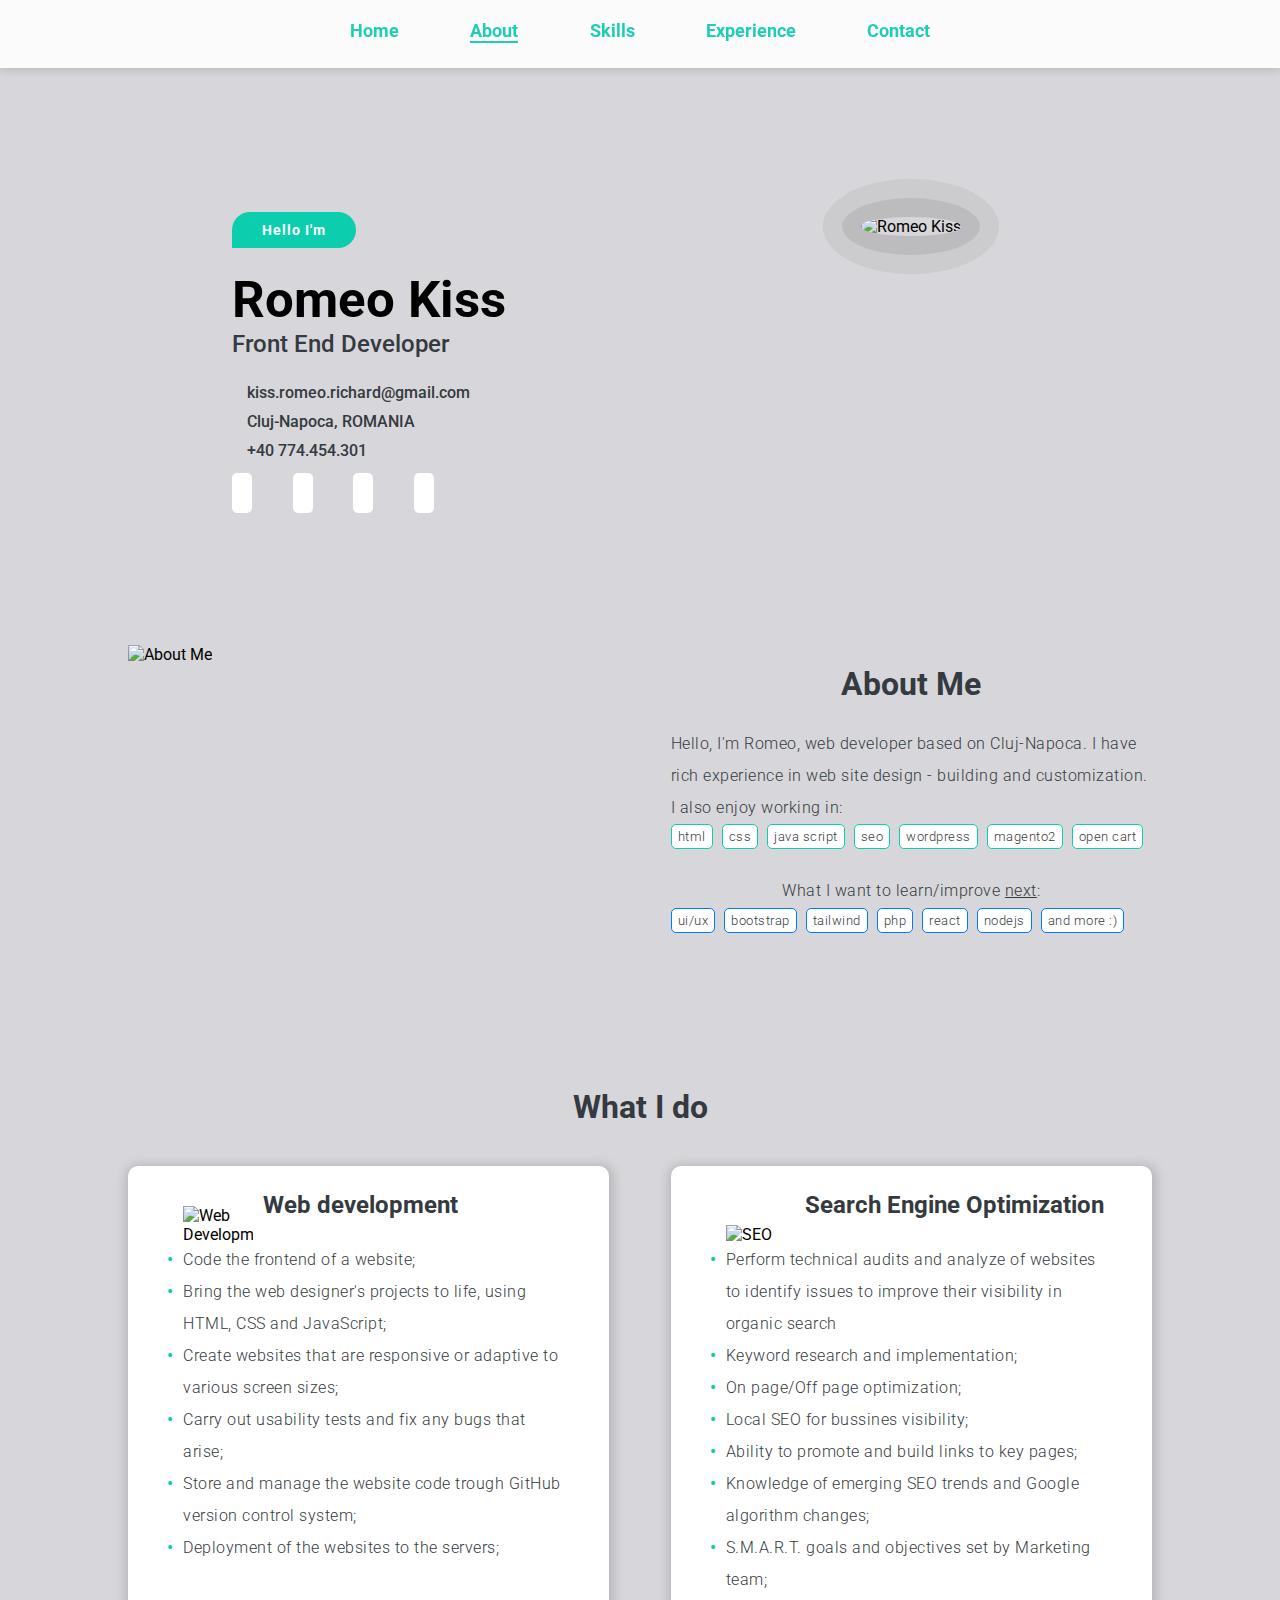
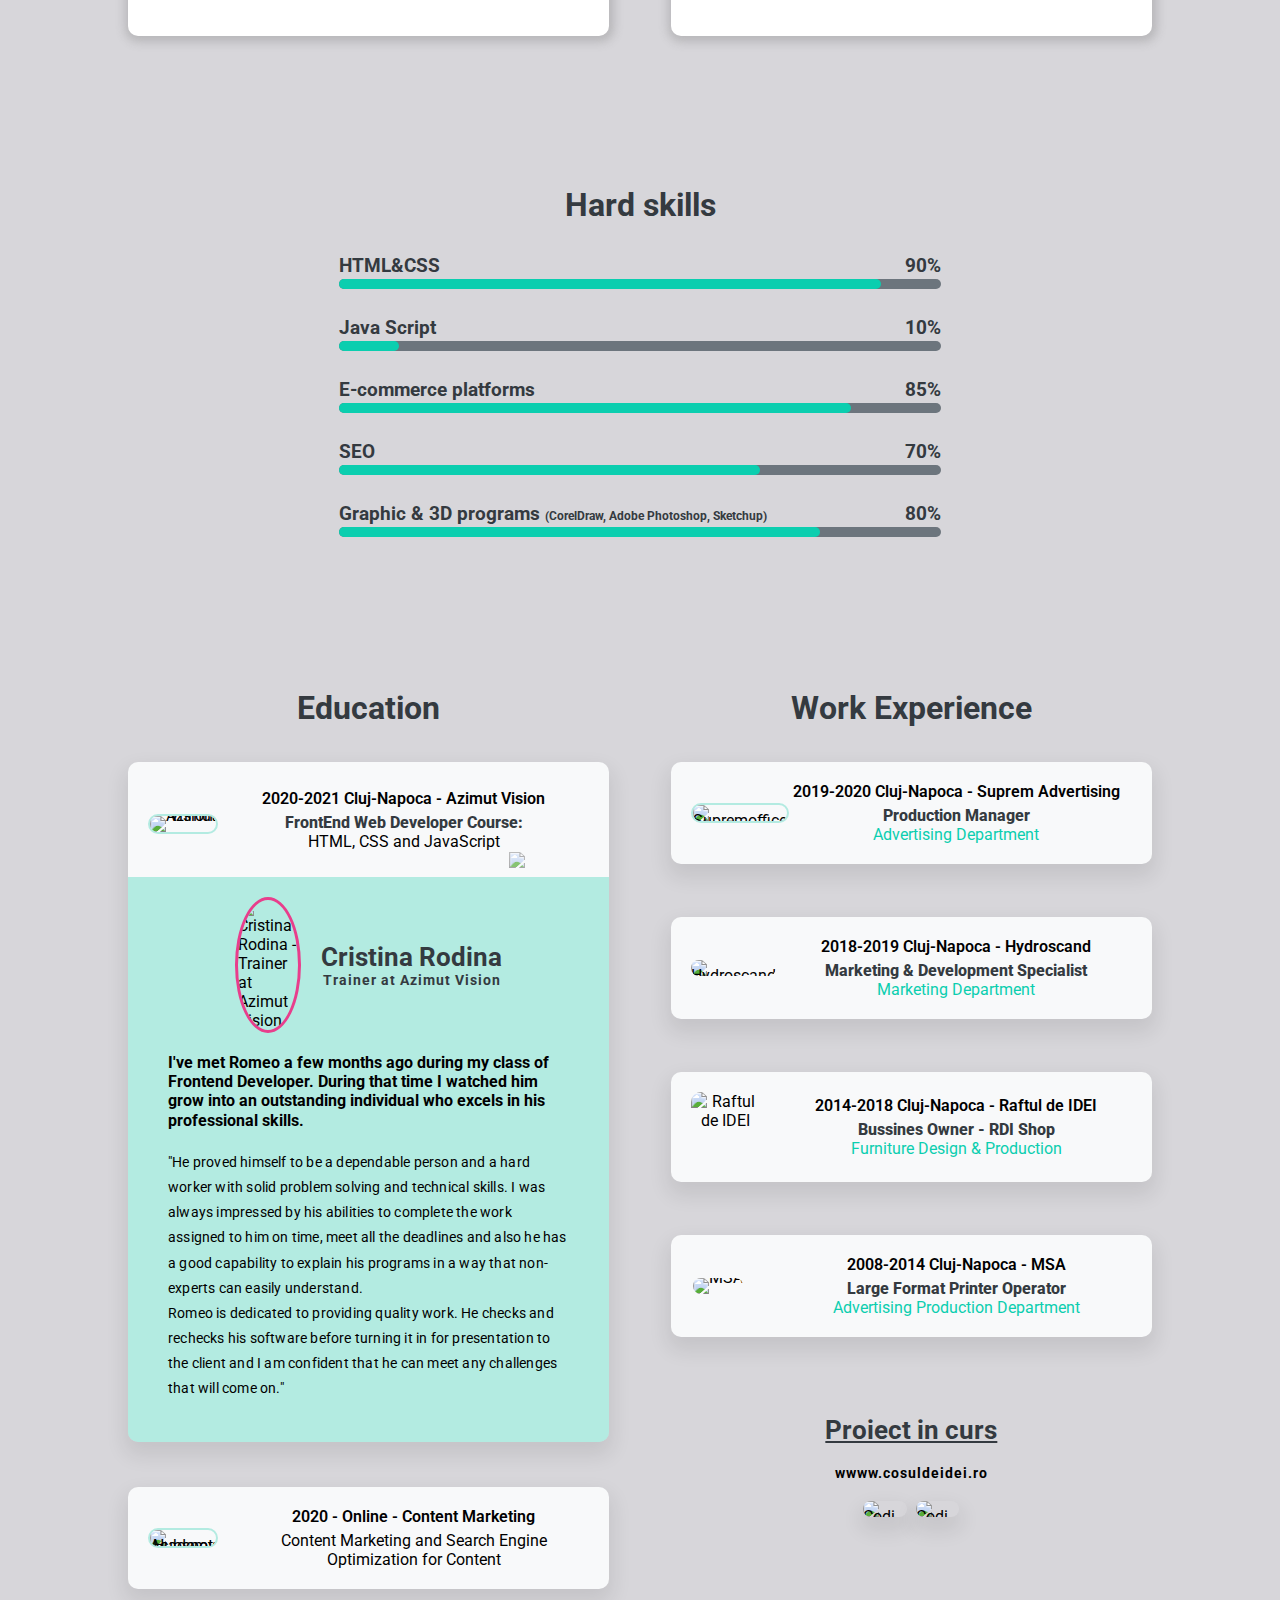
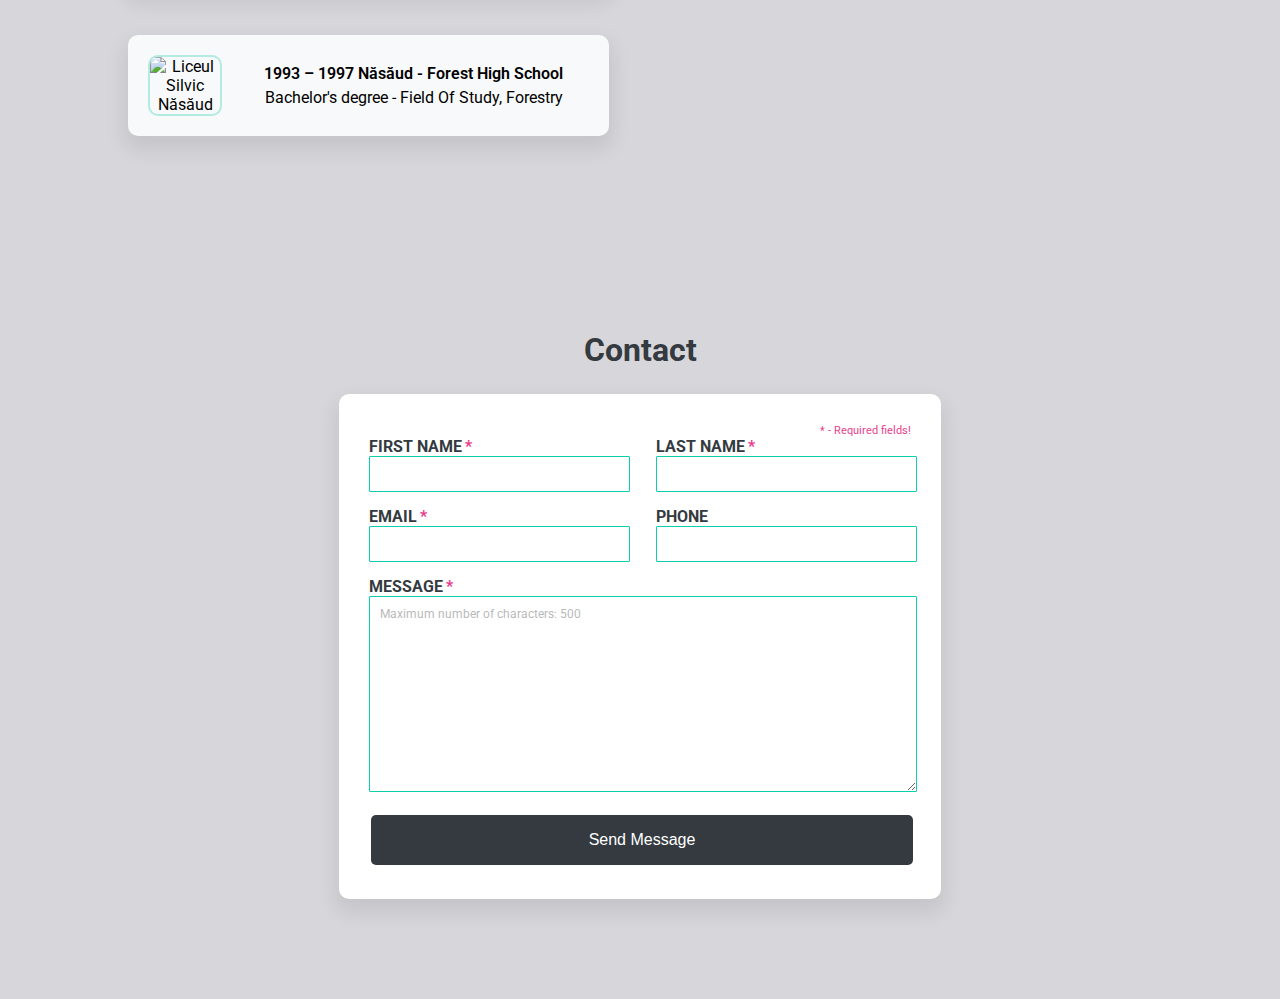
==== back-up/03 - before px to vh/index.html @ 3cfccb75 "Update before px to vh" ====
<!DOCTYPE html>
<html lang="en">
  <head>
    <meta charset="UTF-8">
	<!-- HTML Meta Tags -->
    <title>Resume - Romeo Kiss</title>
    <meta name="description" content="Hello, I'm Romeo, web developer based on Cluj-Napoca.">

    <!-- Facebook Meta Tags -->
    <meta property="og:url" content="https://www.cosuldeidei.ro/resumes/romeo_kiss/">
    <meta property="og:type" content="website">
    <meta property="og:title" content="Resume - Romeo Kiss">
    <meta property="og:description" content="Hello, I'm Romeo, web developer based on Cluj-Napoca.">
    <meta property="og:image" content="https://www.cosuldeidei.ro/resumes/romeo_kiss/images/RomeoK-og.png">

    <!-- Twitter Meta Tags -->
    <meta name="twitter:card" content="summary_large_image">
    <meta property="twitter:domain" content="cosuldeidei.ro">
    <meta property="twitter:url" content="https://www.cosuldeidei.ro/resumes/romeo_kiss/">
    <meta name="twitter:title" content="Resume - Romeo Kiss">
    <meta name="twitter:description" content="Hello, I'm Romeo, web developer based on Cluj-Napoca.">
    <meta name="twitter:image" content="https://www.cosuldeidei.ro/resumes/romeo_kiss/images/Romeo_Kiss-og.png">

    <!-- Meta Tags Generated via https://www.opengraph.xyz -->
    <meta property="fb:app_id" content="2922293591336013" />
    
    

  <link rel="stylesheet" href="style.css" type="text/css">
  <link href="https://fonts.googleapis.com/css2?family=Roboto:ital,wght@0,100;0,300;0,400;0,500;0,700;0,900;1,100;1,300;1,400;1,500;1,700;1,900&display=swap" rel="stylesheet">
  <link rel="icon" href="./images/favicon.png" type="image/png" sizes="16x16">
  <link rel="stylesheet" href="https://use.fontawesome.com/releases/v5.15.1/css/all.css" integrity="sha384-vp86vTRFVJgpjF9jiIGPEEqYqlDwgyBgEF109VFjmqGmIY/Y4HV4d3Gp2irVfcrp" crossorigin="anonymous">
  <script src="script.js" defer></script>
  <meta name="viewport" content="width=device-width, initial-scale=1">
</head>
  <body>
      <header>                              <!-- NAVIGATION MENU-->
          <nav>
            <a href="#home" class="navItem"></a>
            <div>
                <ul class="navMenu">
                    <li class="homeNavItem navItem"><a href="#home">Home</a></li>
                    <li class="aboutNavItem navItem"><a href="#about">About</a></li>
                    <li class="skillsNavItem navItem"><a href="#skills">Skills</a></li>
                    <li class="experienceNavItem navItem"><a href="#experience">Experience</a></li>
                    <li class="contactNavItem navItem"><a href="#contact">Contact</a></li>
                </ul>
            </div>
          </nav>
      </header>
      <main>                              <!-- MAIN CONTENT-->
        <section class="home" id="home">
            <div class="home_space"></div>
            <div class="home-grid">
                <div class="col_left">
                    <div class="who">
                        <div><span class="hello">Hello I'm</span></div>
                        <h1>Romeo Kiss</h1>
                        <h2>Front End Developer</h2>
                        <div class="first_contact">
                            <ul>
                                <li>					
                                    <a href="mailto:kiss.romeo.richard@gmail.com" class="first_email" aria-label="Email"><i class="fas fa-envelope"></i>kiss.romeo.richard@gmail.com</a>
                                </li>                           
                                <li>						
                                    <a href="https://goo.gl/maps/JnR5PC6mcBXF9mMG6"><i class="fas fa-map-marker-alt"></i>Cluj-Napoca, ROMANIA</a>
                                </li>
                                <li>						
                                    <a href="tel:+40-774454301" aria-label="Phone"><i class="fas fa-phone-alt"></i>+40 774.454.301</a>
                                </li>
                            </ul>
                        </div>
                        <div class="first_social">
                            <a href="https://www.linkedin.com/in/romeo-kiss-0446651b/" title="Linkedin" target="_blank" aria-label="Linkedin"><i class="fab fa-linkedin-in"></i></a>
                            <a href="https://www.freecodecamp.org/fcca0f1518b-d534-4741-ac0e-d5bbceb8e472/" title="Freecodecamp" target="_blank" aria-label="Freecodecamp"><i class="fab fa-free-code-camp"></i></a>
                            <a href="https://github.com/RomeoKs" target="_blank" aria-label="GitHub" title="GitHub"><i class="fab fa-github"></i></a>
                            <a href="https://www.frontendmentor.io/profile/RomeoKs" title="FrontEnd Mentor" target="_blank" aria-label="Frontend Mentor"><i class="fas fa-code"></i></a>
                        </div>	
                    </div>
                </div>
                <div class="col_right">
                    <picture class="me">
                        <img src="./images/Romeo_Kiss.png" alt="Romeo Kiss">
                    </picture>
                </div>
            </div>
        </section>
        <div class="about_space" id="about"></div>
        <section class="about">
                <div class="ab_image">
                    <img src="./images/about_me.png" alt="About Me">
                </div>
                <div class="ab_text">
                    <h2>About Me</h2>
                        <p class="know">Hello, I'm Romeo, web developer based on Cluj-Napoca. 
                            I have rich experience in web site design - building and customization. 
                            I also enjoy working in:</p>
                        <ul class="ab_ul1">
                            <li>html</li>
                            <li>css</li>
                            <li>java script</li>
                            <li>seo</li>
                            <li>wordpress</li>
                            <li>magento2</li>
                            <li>open cart</li>
                        </ul>
                    <p class="learn">What I want to learn/improve <span>next</span>:</p>
                    <ul class="ab_ul2">
                        <li>ui/ux</li>
                        <li>bootstrap</li>
                        <li>tailwind</li>
                        <li>php</li>
                        <li>react</li>
                        <li>nodejs</li>                        
                        <li>and more :)</li>
                    </ul>
                </div>
        </section>
        <div class="about_space"></div>
        <section>
            <div class="what">
            <h2>What I do</h2>
			<div class="what_grid">
				<div class="webdev">
                    <div class="webdev_title">
                        <img src="./images/icons/webdev.svg" alt="Web Development">
                        <h3>Web development</h3>
                    </div>
						<ul>
							<li>Code the frontend of a website;</li>
							<li>Bring the web designer's projects to life, using HTML, CSS and JavaScript;</li>
							<li>Create websites that are responsive or adaptive to various screen sizes;</li>
							<li>Carry out usability tests and fix any bugs that arise;</li>
							<li>Store and manage the website code trough GitHub version control system;</li>
							<li>Deployment of the websites to the servers;</li>
						</ul>
				</div>
				<div class="seo">
                    <div class="seo_title">
                        <img src="./images/icons/seo.svg" alt="SEO">
                        <h3>Search Engine Optimization</h3>
                    </div>
                            <ul class="seo_ul">
                                <li>Perform technical audits and analyze of websites to identify issues to improve their visibility in organic search</li>
                                <li>Keyword research and implementation;</li>
                                <li>On page/Off page optimization;</li>
                                <li>Local SEO for bussines visibility;</li>
                                <li>Ability to promote and build links to key pages;</li>
                                <li>Knowledge of emerging SEO trends and Google algorithm changes;</li>
                                <li>S.M.A.R.T. goals and objectives set by Marketing team;</li>
                            </ul>
				</div>
            </div>
        </div>
        </section>
        <div class="skills_space" id="skills"></div>
        <section class="skills">
            <div class="tech">
                <h2>Hard skills</h2>
                    <div class="skills_wrap">
                        <div class="h_skill">
                            <div class="info">
                                <div class="sk_name">HTML&amp;CSS</div>
                                <div class="sk_percent">90%</div>
                            </div>
                            <div class="progress_bar">
                                <div class="percent_bar_html"></div>
                            </div>
                        </div>
                        <div class="h_skill">
                            <div class="info">
                                <div class="sk_name">Java Script</div>
                                <div class="sk_percent">10%</div>
                            </div>
                            <div class="progress_bar">
                                <div class="percent_bar_js"></div>
                            </div>
                        </div>
                        <div class="h_skill">
                            <div class="info">
                                <div class="sk_name">E-commerce platforms</div>
                                <div class="sk_percent">85%</div>
                            </div>
                            <div class="progress_bar">
                                <div class="percent_bar_cms"></div>
                            </div>
                        </div>
                        <div class="h_skill">
                            <div class="info">
                                <div class="sk_name">SEO</div>
                                <div class="sk_percent">70%</div>
                            </div>
                            <div class="progress_bar">
                                <div class="percent_bar_seo"></div>
                            </div>
                        </div>
                        <div class="h_skill">
                            <div class="info">
                                <div class="sk_name">Graphic & 3D programs <span class="graphic_prg">(CorelDraw, Adobe Photoshop, Sketchup)</span></div>
                                <div class="sk_percent">80%</div>
                            </div>
                            <div class="progress_bar">
                                <div class="percent_bar_gr"></div>
                            </div>
                        </div>
                    </div>
                </div>
        </section>
        <div class="exp_space" id=experience></div>
        <section class="experience">
            <div class="education">
                <h2>Education</h2>
                <div class="azimut">
                    
                    <div class="azimut_top">
                        <div class="azimut_header">
                            <a href="https://azimutvision.ro/course/program-pregatire-front-end-developer-cluj-napoca-acreditat/" target="_blank"><img src="./images/logo-azimut.png" alt="Azimut Vision"></a>
                        </div>
                        <div class="azimut_info">
                            <div class="year">2020-2021 Cluj-Napoca - <a href="https://azimutvision.ro/course/program-pregatire-front-end-developer-cluj-napoca-acreditat/" target="_blank">Azimut Vision</a></div>
                            <div class="job">FrontEnd Web Developer Course:</div>
                            <div class="learned">HTML, CSS and JavaScript</div>
                        </div>
                    </div>
                    <div class="testimonial">
                        <img src="./images/quote.png" class="quote">
                        <div class="cristina">
                            <img src="./images/cristina.jpg" alt="Cristina Rodina - Trainer at Azimut Vision">
                            <div class="testimonial_header">
                                <h4>Cristina Rodina</h4>
                                <h5>Trainer at Azimut Vision</h5>
                            </div>
                        </div>
                                  
                        <p class="p1">I've met Romeo a few months ago during my class of Frontend Developer.
                            During that time I watched him grow into an outstanding individual who excels in his professional skills.</p>
                            <p class="p2">"He proved himself to be a dependable person and a hard worker with solid problem solving and technical skills.
                            I was always impressed by his abilities to complete the work assigned to him on time, meet all the deadlines and also he has a good capability to explain his programs in a way that non-experts can easily understand.
                            <br>Romeo is dedicated to providing quality work. He checks and rechecks his software before turning it in for presentation to the client and I am confident that he can meet any challenges that will come on."</p>
                    </div>
                </div>
                <div class="hubspot">
                    <div class="edu_header">
                        <a href="https://academy.hubspot.com/courses/content-marketing?library=true" target="_blank"><img src="./images/HubSpot-logo.jpg" alt="Hubspot Academy"></a>
                        <div class="edu_info">
                            <div class="year">2020 - Online - <a href="https://academy.hubspot.com/courses/content-marketing?library=true" target="_blank">Content Marketing</a></div>
                            <div class="learned">Content Marketing and Search Engine Optimization for Content</div>
                        </div>
                    </div>
                </div>
                <div class="bachelor">
                    <div class="edu_header">
                        <img src="./images/logo-bachelor.jpg" alt="Liceul Silvic Năsăud">
                        <div class="edu_info">
                            <div class="year">1993 – 1997 Năsăud - <a href="https://www.silvic-nasaud.ro/" target="_blank">Forest High School</a></div>
                            <div class="learned">Bachelor's degree - Field Of Study, Forestry</div>
                        </div>
                    </div>
                </div>
            </div>
            <div class="work_exp">
                <h2>Work Experience</h2>
                <div class="work_grid">
                    <div class="suprem">
                        <a href="https://supremoffice.ro/" target="_blank" title="Suprem Advertising"><img src="./images/logo-suprem.jpg" alt="Supremoffice"></a>
                        <div class="company">
                            <div class="year">2019-2020 Cluj-Napoca - <a href="https://supremoffice.ro/" target="_blank" title="Suprem Advertising">Suprem Advertising</a></div>
                            <div class="job">Production Manager</div>
                            <div class="department">Advertising Department</div>
                        </div>
                    </div>
                    <div class="hydroscand">
                        <a href="https://hydroparts.ro/" target="_blank" title="Hydroscand"><img src="./images/logo-hydroscand.png" alt="Hydroscand"></a>
                        <div class="company">
                            <div class="year">2018-2019 Cluj-Napoca - <a href="https://hydroparts.ro/" target="_blank" title="Hydroscand">Hydroscand</a></div>
                            <div class="job">Marketing & Development Specialist</div>
                            <div class="department">Marketing Department</div>
                        </div>
                    </div>
                    <div class="rdi">
                            <img src="./images/logo RDI SHOP.png" alt="Raftul de IDEI" title="Raftul de IDEI">
                        <div class="company">
                            <div class="year">2014-2018 Cluj-Napoca - Raftul de IDEI</div>
                            <div class="job">Bussines Owner - RDI Shop</div>
                            <div class="department">Furniture Design & Production</div>
                        </div>
                    </div>
                    <div class="msa">
                        <a href="https://signage.msa.ro/" target="_blank" title="MSA"><img src="./images/logo-msa.png" alt="MSA"></a>
                        <div class="company">
                            <div class="year">2008-2014 Cluj-Napoca - <a href="https://signage.msa.ro/" target="_blank" title="MSA">MSA</a></div>
                            <div class="job">Large Format Printer Operator</div>
                            <div class="department">Advertising Production Department</div>
                        </div>
                    </div>
                    <div class="codi">
                        <h4>Proiect in curs</h4>
                        <h5><a href="https://cosuldeidei.ro/" target="_blank" title="Cosuldeidei.ro">wwww.cosuldeidei.ro</a></h5>
                        <div class="codi_grid">
                            <a href="https://cosuldeidei.ro/" target="_blank" title="Cosuldeidei.ro"><img src="./images/logo-Codi.png" alt="Codi"></a>
                            <a href="https://cosuldeidei.ro/" target="_blank" title="Cosuldeidei.ro"><img src="./images/Codi.png" alt="Codi"></a>
                        </div>
                    </div>
                </div>
            </div>
        </section>
        <div class="contact_space" id="contact"></div>
        <section class="contact" id="contact">
            <h2>Contact</h2>
            <div class="contact_grid">
                <div class="contact_form">
                    <div class="required">* - Required fields!</div>
                    <form action="mail.php" method="POST">
                        
                            <div class="fname_contact">
                                <label for="fname">First name<span class="req">*</span></label>
                                <input type="text" id="fname"  title="Type your first name"required name="firstName">
                            </div>
                            <div class="lname_contact">
                                <label for="lname">Last name<span class="req">*</span></label>
                                <input type="text" id="lname" title="Type your last name" required name="lastName">
                            </div>


                            <div class="email_contact">
                                <label for="email">Email<span class="req">*</span></label>
                                <input type="email" id="email"  required name="email">
                            </div>
                            <div class="phone_contact">
                                <label for="phone">Phone</label>
                                <input type="phone" id="phone" title="Phone number not required" name="phone">
                            </div>

                        <div class="message_contact">
                            <label for="message">Message<span class="req">*</span></label><br>
                            <textarea maxlength="500" name="message" id="message" cols="30" rows="10" required placeholder="Maximum number of characters: 500"></textarea><br>
                        </div>
                        <div class="submit_message">    
                            <input type="submit" name="submit" value="Send Message">
                        </div>
                    </form>
                </div>
            </div>
        </section>
      </main>
      <footer>
      </footer>
  </body>
  </html>
---- back-up/03 - before px to vh/style.css ----
:root {
    --blue: #007bff;
    --indigo: #6610f2;
    --purple: #6f42c1;
    --light-purple: #d7caf0;
    --pink: #e83e8c;
    --red: #dc3545;
    --opaque-green: rgba(19, 201, 170, 0.3);
    --orange: #fd7e14;
    --yellow: #ffc107;
    --green: #0bceaf;
    --teal: #20c997;
    --cyan: #17a2b8;
    --white: #fff;
    --gray-light: #d7d6da;
    --gray-medium: #a4a4a7;
    --gray-dark: #343a40;
    --primary: #007bff;
    --secondary: #6c757d;
    --success: #28a745;
    --info: #17a2b8;
    --warning: #ffc107;
    --danger: #dc3545;
    --light: #f8f9fa;
}
/* || CSS reset */

html, body, div, span, applet, object, iframe,
h1, h2, h3, h4, h5, h6, p, blockquote, pre,
a, abbr, acronym, address, big, cite, code,
del, dfn, em, img, ins, kbd, q, s, samp,
small, strike, strong, sub, sup, tt, var,
b, u, i, center,
dl, dt, dd, ol, ul, li,
fieldset, form, label, legend,
table, caption, tbody, tfoot, thead, tr, th, td,
article, aside, canvas, details, embed, 
figure, figcaption, footer, header, hgroup, 
menu, nav, output, ruby, section, summary,
time, mark, audio, video {
	margin: 0;
	padding: 0;
	border: 0;
	font-size: 100%;
	font: inherit;
	vertical-align: baseline;
}
a {
    text-decoration: none;
    color: black;
    line-height: 0;
}
/* || General styles*/

body {
    font-family: 'Roboto', sans-serif;
    background-color: var(--gray-light);
    font-size: 16px;
}

li {
	list-style-type: none;
}
ul {
	padding-left: 0px;
}
html {
	box-sizing: border-box;
	text-rendering: optimizeLegibility;
	-webkit-font-smoothing: antialiased;
	scroll-behavior: smooth;
}
html:focus-within {
    scroll-behavior: smooth;
}
h2, h3, h4, h5, h6 {
    margin-bottom: 25px;
    color: var(--gray-dark);
    font-weight: 700;
    text-align: center;
}
h1 {
    font-size: 3.2rem;
    font-weight: 700;
    margin-top: 27px;
}
h2 {
    font-size: 2rem;
}
h3 {
	text-align: center;
    font-size: 1.5rem;
}
h4 {
	font-size: 1.2rem;
	text-align: center;
}
h5 {
    font-size: 1.1rem;
    letter-spacing: 1px;
}


/* 		===================
			  NAV MENU
        ===================
*/
.navMenu li {
	padding: 5px 30px 5px 30px; 
	display: inline-block;
	margin-top: 2.4%;
	font-family: 'Roboto', sans-serif;
	font-weight: 700;
    font-size: 18px;
    border-radius: 5px;
    
}
.navMenu {
	margin: 0px auto;
	width: 50%;
	padding: 0px;
	text-align: center;
    display: flex;
    align-items: center;
    justify-content: space-between;
}
.navMenu a {
	text-decoration: none;
	color: var(--green);
}
.navMenu li:hover {
	background-color: var(--gray-dark);
	transition: 0.2s;
}
.active a{
	border-bottom: 2px solid var(--green);
}
header {
	height: 68px;
    background-color: var(--white);
    opacity: 0.9;
	border: none;
	position: sticky;
	-webkit-position: sticky;
	width: 100%;
    top: 0;
    z-index: 2;
    /*webkit-box-shadow: 0px 1px 10px 0px rgba(0,0,0,0.2);*/
	-moz-box-shadow: 0px 1px 10px 0px rgba(0,0,0,0.2);
	box-shadow: 0px 1px 10px 0px rgba(0,0,0,0.2);
}



/* 		===================
			  WHO
        ===================
*/
.home_space {
    width: 100%;
    height: 150px;
    background-color: transparent;
}
.about_space {
    width: 100%;
    height: 150px;
    background-color: transparent;
}
.skills_space {
    width: 100%;
    height: 150px;
    background-color: transparent;
}
.exp_space {
    width: 100%;
    height: 200px;
    background-color: transparent;
}
.contact_space {
    width: 100%;
    height: 150px;
    background-color: transparent;
}
.home-grid {
    width: 80%;
    display: grid;
    grid-template-columns: 47% 47%;
    margin: 0px auto 0px auto;
    column-gap: 6%;
    justify-items: center;
}
.who {
    align-items: center;
    display: grid;
    grid-template-rows: auto 5fr;
}
.who h2 {
    font-size: 1.5rem;
    font-weight: 500;
    text-align: left;
}
.me img {
    transform: translateY(-20px);
	width: 310px;
	border-radius: 50%;
	border: 1.2rem solid rgba(0, 0, 0, 0.12);
	-webkit-box-shadow: 0px 0px 0px 1.2rem rgba(0, 0, 0, 0.05);
	-moz-box-shadow: 0px 0px 0px 1.2rem rgba(0, 0, 0, 0.05);
    box-shadow: 0px 0px 0px 1.2rem rgba(0, 0, 0, 0.05);
}

.hello {
	background-color: var(--green);
    font-size: 14px;
    line-height: 24px;
    letter-spacing: 1px;
    font-weight: bold;
    padding: 10px 30px;
    border-top-left-radius: 20px;
    border-top-right-radius: 20px;
    border-bottom-right-radius: 20px;
    border-bottom-left-radius: 0px;
	font-family: 'Roboto', sans-serif;
	color: white;
}

.fas fa-envelope::before {
  content: "\f0e0";
  display: inline-block;
}
.col_left ul li .fas {
    margin-right: 15px;
    display: inline-block;
	margin-left: -10px;
}
.first_contact a:hover {
	color: var(--green);
}
.fa-linkedin-in,
.fa-free-code-camp,
.fa-github,
.fa-code {
	font-size: 20px;
	padding: 8px 10px;
	border-radius: 5px;
}
.fa-linkedin-in,
.fa-free-code-camp,
.fa-github,
.fa-code {
	background-color: white;
    border: none;
    color: var(--green)
}
.fa-linkedin-in:hover {
	background-color: var(--gray-dark);
	color: var(--green);
	transition: 0.5s;

}
.fa-free-code-camp:hover {
	background-color: var(--gray-dark);
	color: var(--green);
	transition: 0.5s;
}
.fa-github:hover {
	background-color: var(--gray-dark);
	color: var(--green);
	transition: 0.5s;
}
.fa-code:hover {
	background-color: var(--gray-dark);
	color: var(--green);
	transition: 0.5s;
}
.first_social {
    display: flex;
    justify-content: space-between;
    margin-top: 10px;
    width: 74%;
}
.first_social a{
	color: var(--gray-dark);
}
.first_contact ul{
    display: grid;
    grid-template-rows: auto 3fr;
    row-gap: 10px;
    padding-left: 10px;
    margin-bottom: 23px;

}

.first_contact a{
	text-decoration: none;
	font-size: 16px;
	font-family: 'Roboto', sans-serif;
	color: var(--gray-dark);
    font-weight: 500;
    margin-bottom: 20px;
}

/* 		===================
			ABOUT ME
        ===================
*/
.about {
    width: 80%;
    display: grid;
    grid-template-columns: repeat(2, 1fr);
    column-gap: 6%;
    margin: auto;
}
.ab_image img{
	width: 100%;
}
.ab_text {
    margin-top: 20px;
}

.about a {
	text-decoration: none;
	color: white;
}
.know {
	font-size: 16px;
	font-weight: 300;
	letter-spacing: 0.5px;
    color: var(--gray-dark);
    line-height: 2;
}
.ab_ul1 li {
	font-size: 13px;
	font-weight: 300;
	letter-spacing: 0.5px;
	color: var(--gray-dark);
	display: inline-block;
	padding: 4px 6px;
	border: 1px solid var(--green);
	border-radius: 5px;
	margin-right: 5px;
    background-color: var(--white);
    margin-bottom: 5px;
}
.learn {
    text-align: center;
    font-size: 1rem;
	font-weight: 300;
	letter-spacing: 0.5px;
    color: var(--gray-dark);
    line-height: 1.5;
    margin-bottom: 5px;
    margin-top: 25px;
}
.learn span {
    text-decoration: underline;
}
.ab_ul2 li{
    text-align: justify;
    font-size: 13px;
	font-weight: 300;
	letter-spacing: 0.5px;
	color: var(--gray-dark);
	display: inline-block;
	padding: 4px 6px;
	border-radius: 5px;
	margin-right: 5px;
    background-color: var(--white);
    border: 1px solid var(--blue);
    margin-bottom: 5px;
}



/* 		===================
			 WHAT I DO
        ===================
*/
.what {
	width: 80%;
	margin: auto;
}
.what_grid {
	display: grid;
	grid-template-columns: 47% 47%;
    grid-column-gap: 6%;
}
.what h2 {
    margin-bottom: 40px;
}
.webdev, .seo {
    padding: 25px 40px 40px 55px;
    border-radius: 10px;
    background-color: white;
	-webkit-box-shadow: 1px 2px 10px 4px rgba(112,112,112,1);
	-moz-box-shadow: 1px 2px 10px 4px rgba(112,112,112,1);
	box-shadow: 1px 2px 10px 4px rgba(112,112,112,0.3);
}
.webdev_title, .seo_title {
    display: flex;
    justify-content: start;
    align-items: flex-end;
}
.webdev img, .seo img {
    width: 18%;
    margin-right: 10px;
}

.what li {
	font-size: 1rem;
	font-weight: 300;
	letter-spacing: 0.5px;
	color: var(--gray-dark);
	line-height: 2;
	text-align: left;
	list-style-type: none;
}
.what li:before {
    content: "\2022";
    font-size: 1rem;
    color: var(--green);
    font-weight: 900;
    display: inline-block;
    width: 1em;
    margin-left: -1em;
}



/* 		===================
			 SKILLS
        ===================
*/
.skills {
	width: 47%;
    margin:auto;
}

.skills h2 {
    margin-bottom: 30px;
}

/* START of progressbar  */

.info {
    margin-bottom: 2px;
    font-size: 1.2rem;
    font-weight: 700;
    color: var(--gray-dark)
}
.h_skill {
	position: relative;
}
.skills_wrap {
    display: grid;
    grid-template-rows: 20% 20% 20% 20% 20%;
    row-gap: 15px;
}
.progress_bar {
	width: 100%;
	height: 10px;
	border-radius: 5px;
	background-color: var(--secondary);
}
.sk_percent {
	position: absolute;
	right: 0;
	top: 0;
}
.percent_bar_html {
	width: 90%;
	height: 10px;
	border-radius: 5px;
	background-color: var(--green);
}
.percent_bar_js {
	width: 10%;
	height: 10px;
	border-radius: 5px;
	background-color: var(--green);
}
.percent_bar_cms {
	width: 85%;
	height: 10px;
	border-radius: 5px;
	background-color: var(--green);
}
.percent_bar_seo {
	width: 70%;
	height: 10px;
	border-radius: 5px;
	background-color: var(--green);
}
.percent_bar_gr {
	width: 80%;
	height: 10px;
	border-radius: 5px;
	background-color: var(--green);
}
.graphic_prg {
	font-size: 12px;
}
/* END of progressbar  */

/* 		===================
			 Experience
        ===================
*/
/*#experience {
    width: 100%;
    height: 50%;
    transform: translateY(-100px);
}*/
.experience {
    width: 80%;
    margin: auto;
    display: grid;
    grid-template-columns: 47% 47%;;
    gap: 6%;
}
.experience a:hover {
    color: var(--green);
}
.experience h2 {
    margin-bottom: 35px;
}
.education {
    width: 100%;
}
.azimut_header img, .hubspot img, .bachelor img  {
    border-radius: 10px;
    border: 2px solid var(--opaque-green);
    width: 70px;
}
.azimut {
    background-color: var(--light);
    border-radius:10px;
    padding-top: 20px;
	-moz-box-shadow: 0px 1px 10px 0px rgba(0,0,0,0.2);
    box-shadow: 0px 10px 20px 4px #00000015;
    margin-bottom: 45.5px;
}
.edu_header {
    background-color: var(--light);
    border-radius:10px;
    padding: 20px;
	-moz-box-shadow: 0px 1px 10px 0px rgba(0,0,0,0.2);
    box-shadow: 0px 10px 20px 4px #00000015;
    display: grid;
    grid-template-columns: 70px 2fr;
    gap: 20px;
    align-items: center;
    text-align: center;
    margin-bottom: 45.5px;
}
.azimut_top {
    display: grid;
    grid-template-columns: 70px 2fr;
    align-items: center;
    text-align: center;
    height: 75px;
    padding-left: 20px;
    padding-right: 20px;
}
.cristina img {
    width: 60px;
    border: 3.5px solid var(--pink);
    border-radius: 50%;
}
.testimonial {
    margin: auto;
    position: relative;
    background-color: var(--opaque-green);
    border-radius: 0px 0px 10px 10px;
    margin-top: 20px;
    padding: 20px 40px 40px 40px;
    z-index: 1;
}
.p1 {
    font-weight: bold;
    line-height: 1.2;
}
.p2 {
    font-size: 14px;
    padding-top: 20px;
    letter-spacing: 0.2px;
    line-height: 1.8;
}
.cristina {
    display: flex;
    align-items: center;
    justify-content: center;
    margin-bottom: 20px;
}
.cristina h4 {
    margin-bottom: 0px;
    font-size: 26px;
}
.cristina h5 {
    margin-bottom: 0px;
    font-size: 14px;
    font-weight: 0;
}
.testimonial_header {
    margin-left: 20px;
}
.quote {
    width: 90px;
    position: absolute;
    z-index: -1;
    top: -25px;
    right: 10px;
    opacity: 0.7;
}
/*.quote2 {
    position: absolute;
    z-index: 1;
    left: 50px;
    bottom: 120px;
    
}*/
.suprem img, .hydroscand img, .rdi img, .msa img {
    width: 70px;
    height: 70px;
    border-radius:10px;
    margin-right: 22%;
}
.work_exp {
    width: 100%;
}
.work_grid {
    display: grid;
    grid-template-rows: auto;
    row-gap: 53px;
}

.suprem img {
    border: 2px solid var(--opaque-green)
}
.suprem, .hydroscand, .rdi, .msa {

    background-color: var(--light);
    border-radius:10px;
    padding: 20px;
	-moz-box-shadow: 0px 1px 10px 0px rgba(0,0,0,0.2);
    box-shadow: 0px 10px 20px 4px #00000015;
    display: grid;
    grid-template-columns: 70px 2fr;
    align-items: center;
    text-align: center;
    gap: 20px;

}

.company {
    width: 100%;
    display: flex;
    flex-direction: column;
    align-items: center;
    justify-content: center;
}
.year {
    font-weight: 600;
    margin-bottom: 5px;
}
.job {
    font-weight: 800;
    color: var(--gray-dark);
}
.department {
    color: var(--green);
}
.codi img {
    width: 100%;
    border-radius: 10px;
    box-shadow: 0px 10px 20px 4px #00000015;
}
.codi img:hover {
    transform: scale(1.1);
}
.codi {
    width: 100%;
    display: flex;
    align-items: center;
    justify-content: space-between;
    flex-direction: column;
    margin-top: 25px;
}
.codi h4 {
    margin-bottom: 20px;
    font-size: 26px;
    text-decoration: underline;
}
.codi h5 {
    margin-bottom: 20px;
    font-size: 14px;
    font-weight: 0;
}
.codi_grid {
    display: grid;
    grid-template-columns: 45% 45%;
    gap:10%;
}
/*.experience h3 {
    margin-bottom: 10%;
}*/
/* 		===================
			  Contact
        ===================
*/
.contact {
    width: 47%;
    margin: auto;
    font-family: 'Roboto', sans-serif;
    box-sizing: border-box;
    background-color: var(--gray-light);
}

.contact_form {
    width: 100%;
    margin: auto;
    background-color: var(--white);
    padding: 5%;
    border-radius: 10px;
    -moz-box-shadow: 0px 1px 10px 0px rgba(0,0,0,0.2);
    box-shadow: 0px 10px 20px 4px #00000015;
    box-sizing: border-box;
}


input[type=text], input[type=email], 
input[type=phone], textarea {
    font-family: 'Roboto', sans-serif;
    font-size: 1rem;
    background-color: var(--white);
    width: 100%;
    border-radius: 1px;
    border: 1px solid var(--green);
}
textarea::placeholder {
    font-size: 0.75rem;
    padding: 0.5rem;
    opacity: 0.5;
}
input[type=text], input[type=email], 
input[type=phone] {
    height: 2rem;
}
label {
    text-transform: uppercase;
    font-size: 1rem;
    color: var(--gray-dark);
    font-weight: 700;
}
input[type=text]:focus, input[type=email]:focus, 
input[type=phone]:focus, textarea:focus {
    background-color: var(--gray-light);
}

input[type=submit] {
    width: 100%;
    background-color: var(--gray-dark);
    border: none;
    color: white;
    padding: 16px 32px;
    text-decoration: none;
    margin: 4px 2px;
    cursor: pointer;
    border-radius: 5px;
    font-size: 1rem;
}
input[type=submit]:hover {
    background-color: var(--green);
}
form {
    margin: auto;
    display: grid;
    grid-template-rows: auto;
    grid-template-columns: 47% 47%;
    column-gap: 6%;
    row-gap: 15px;
    grid-template-areas: 
    "fl1 fr1"
    "fl2 fr2"
    "m m"
    "m m"
    "s s";
}
.fname_contact {
    grid-area: fl1;
}
.lname_contact {
    grid-area: fr1;
}
.email_contact {
    grid-area: fl2;
}
.phone_contact {
    grid-area: fr2;
}
.message_contact {
    grid-area: m;
    width: 100%;
}
.submit_message {
    grid-area: s;
    width: 100%;
}
.required {
    color: var(--pink);
    font-size: 0.7rem;
    text-align: right;
}
.req {
    color: var(--pink);
    margin-left: 3px;
}
footer {
    width: 100%;
    height: 100px;
    background-color: transparent;
}

/* 		===================
			  DESKTOP2 1440px
        ===================
*/

@media (min-width:1423px) {


}
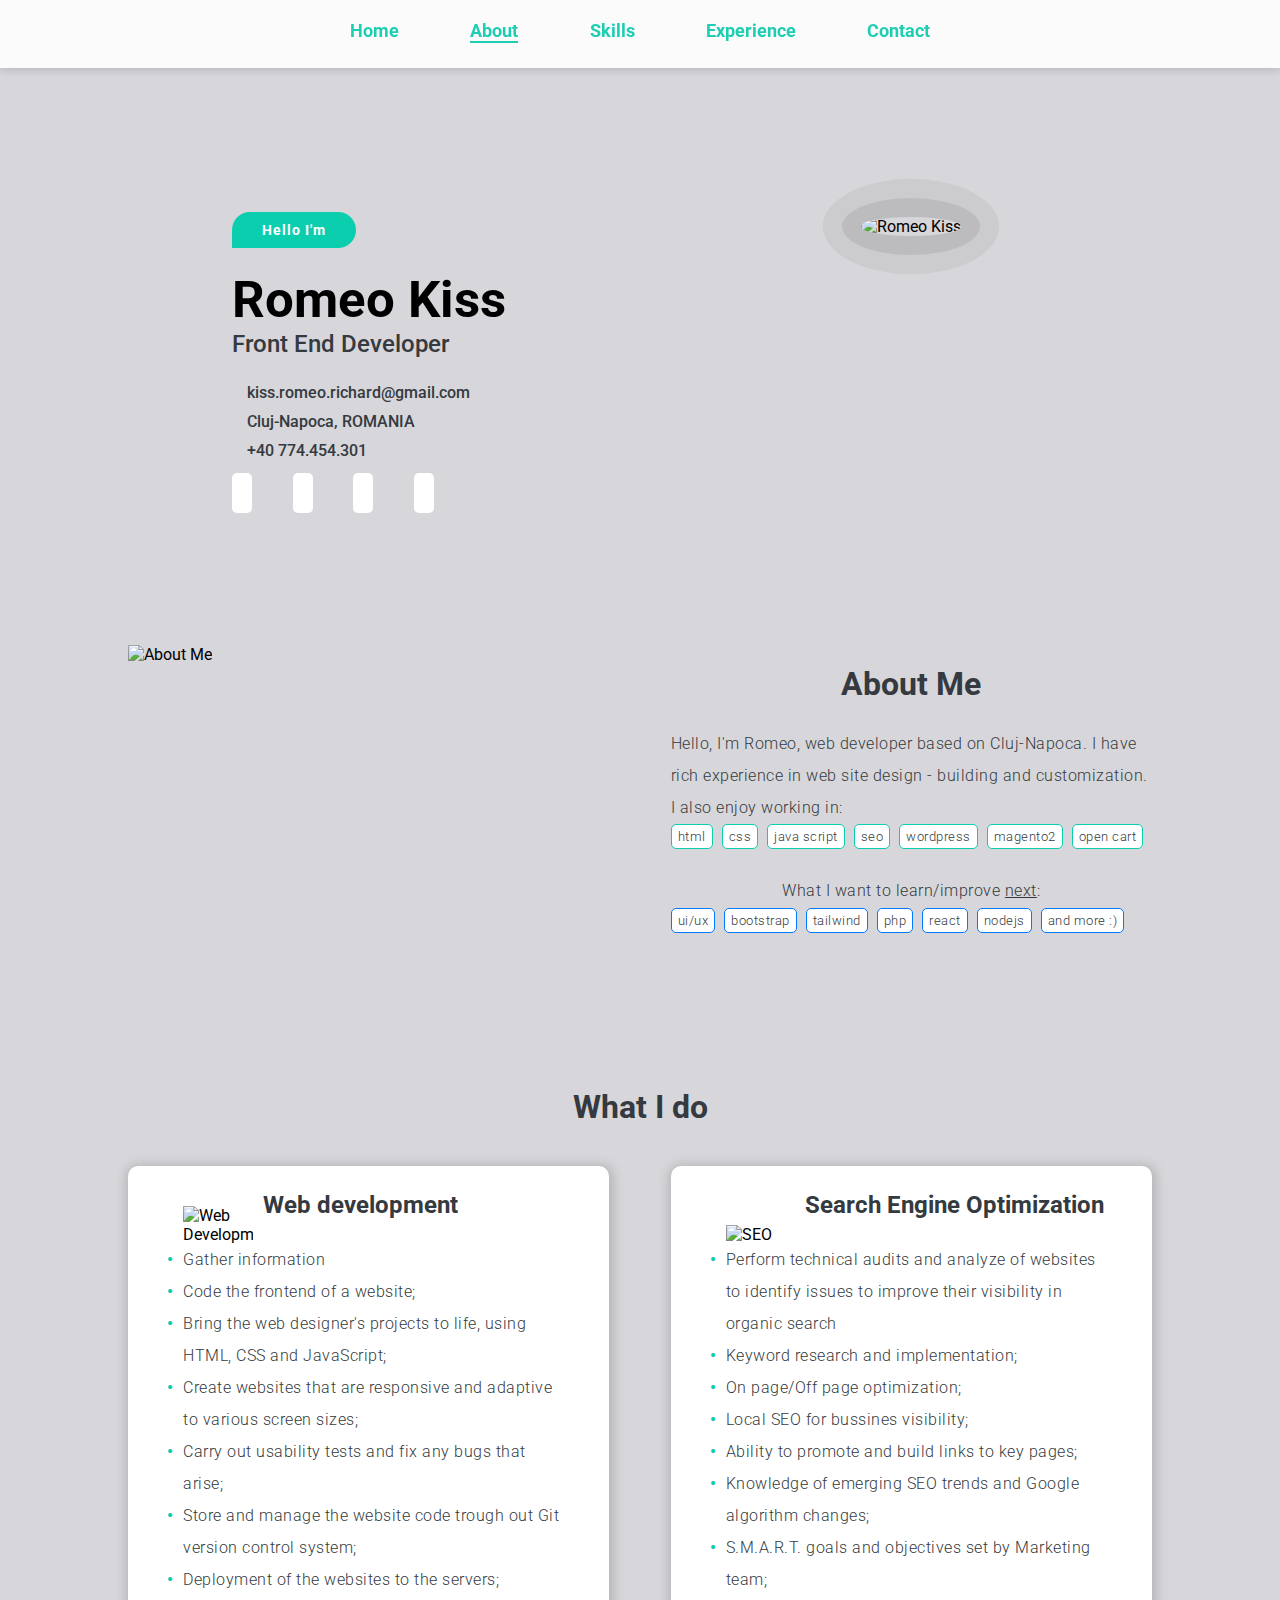
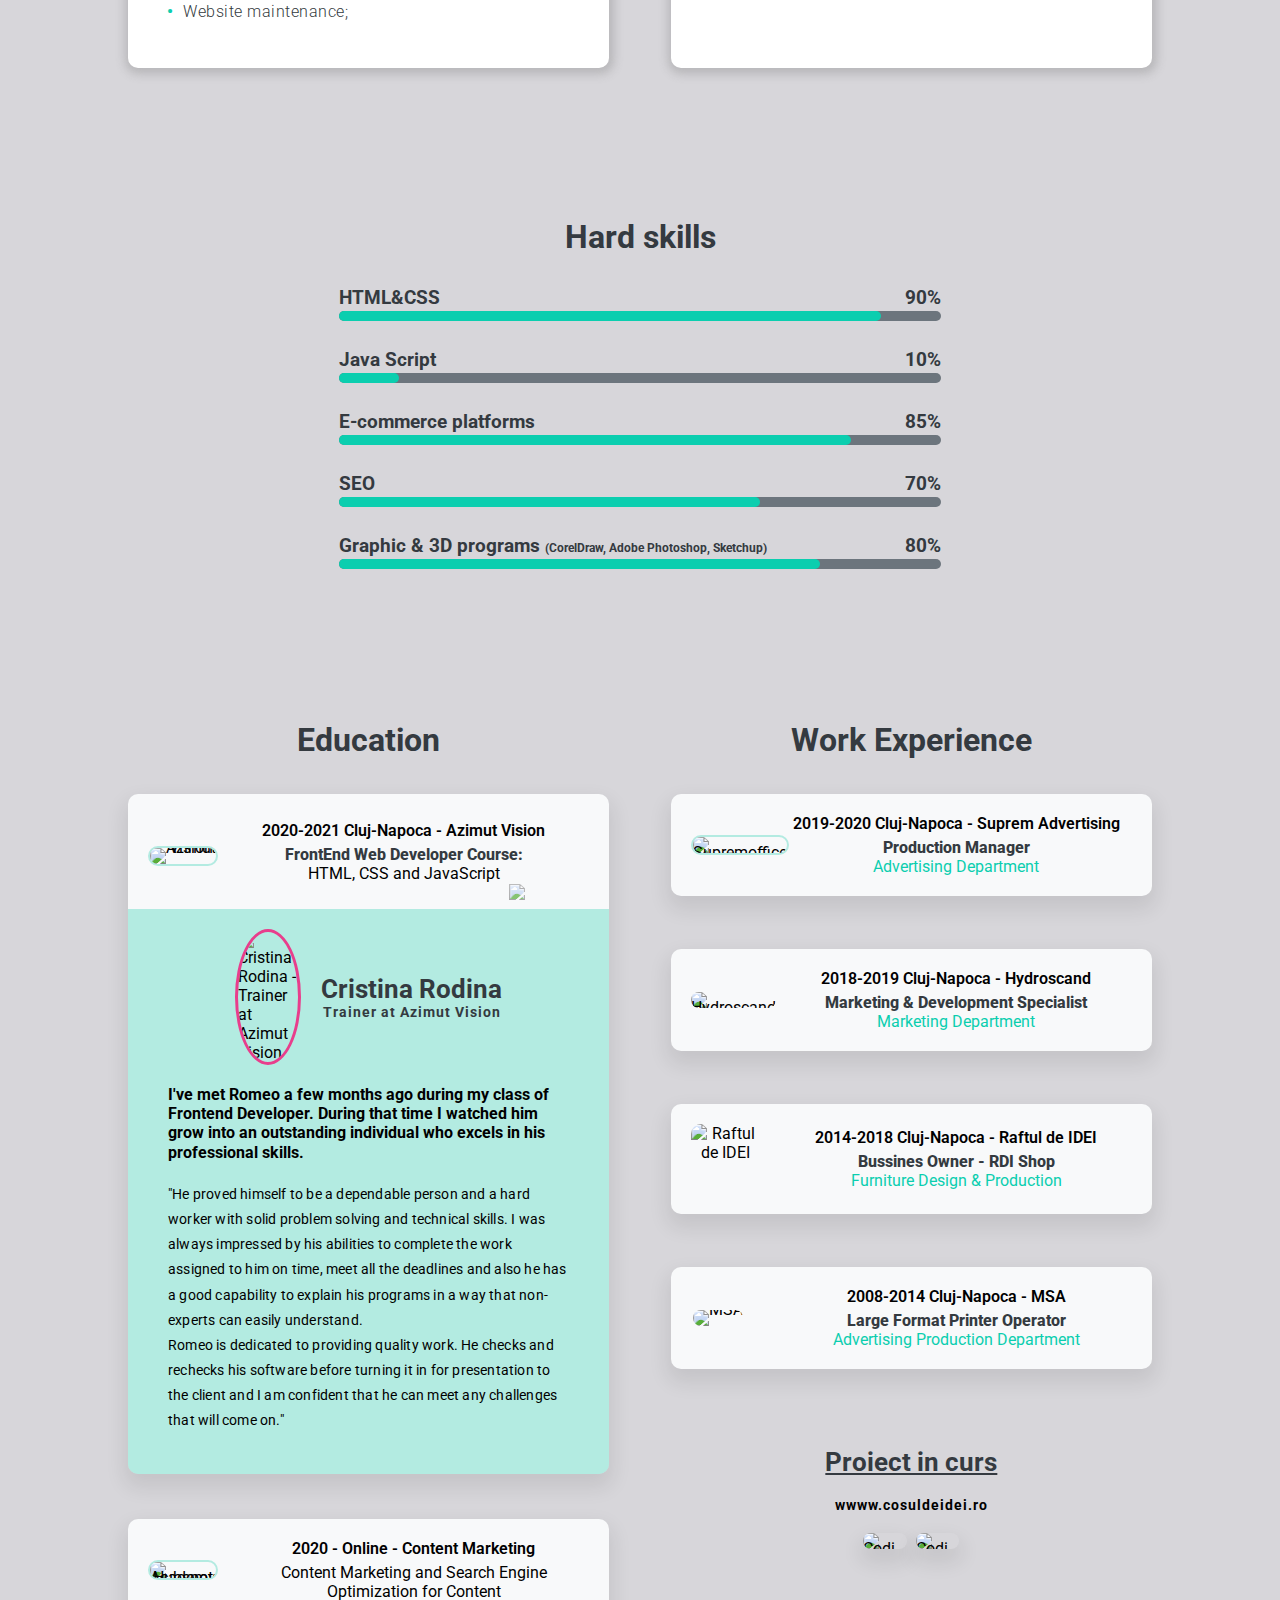
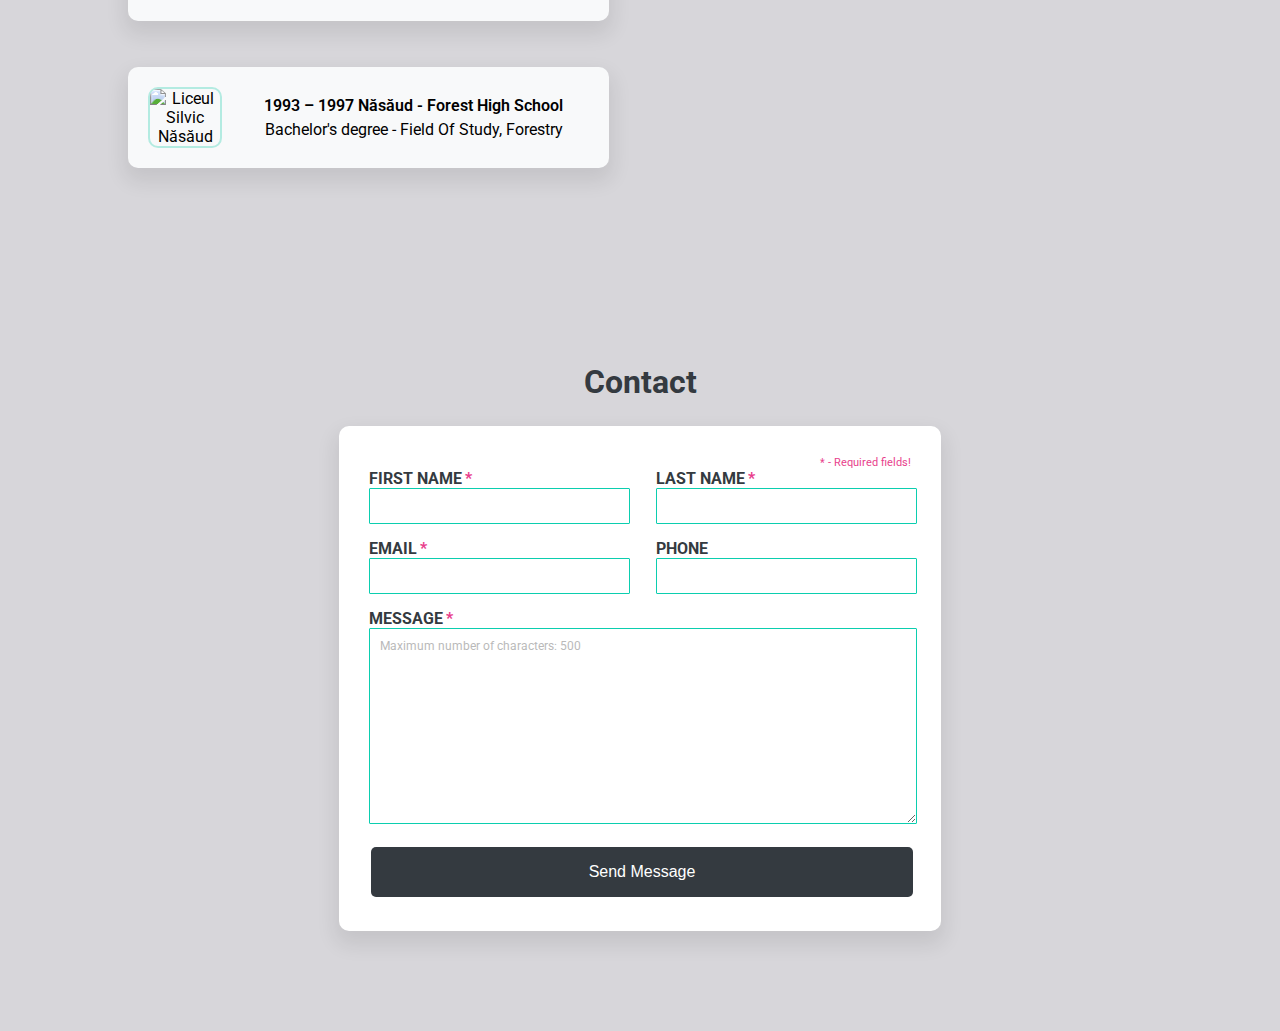
==== commit 6114f735: "Backup files placed v3" ====
--- a/back-up/03 - before px to vh/index.html
+++ b/back-up/03 - before px to vh/index.html
@@ -127,12 +127,14 @@
                         <h3>Web development</h3>
                     </div>
 						<ul>
+                            <li>Gather information</li>
 							<li>Code the frontend of a website;</li>
 							<li>Bring the web designer's projects to life, using HTML, CSS and JavaScript;</li>
-							<li>Create websites that are responsive or adaptive to various screen sizes;</li>
+							<li>Create websites that are responsive and adaptive to various screen sizes;</li>
 							<li>Carry out usability tests and fix any bugs that arise;</li>
-							<li>Store and manage the website code trough GitHub version control system;</li>
+							<li>Store and manage the website code trough out Git version control system;</li>
 							<li>Deployment of the websites to the servers;</li>
+                            <li>Website maintenance;</li>
 						</ul>
 				</div>
 				<div class="seo">
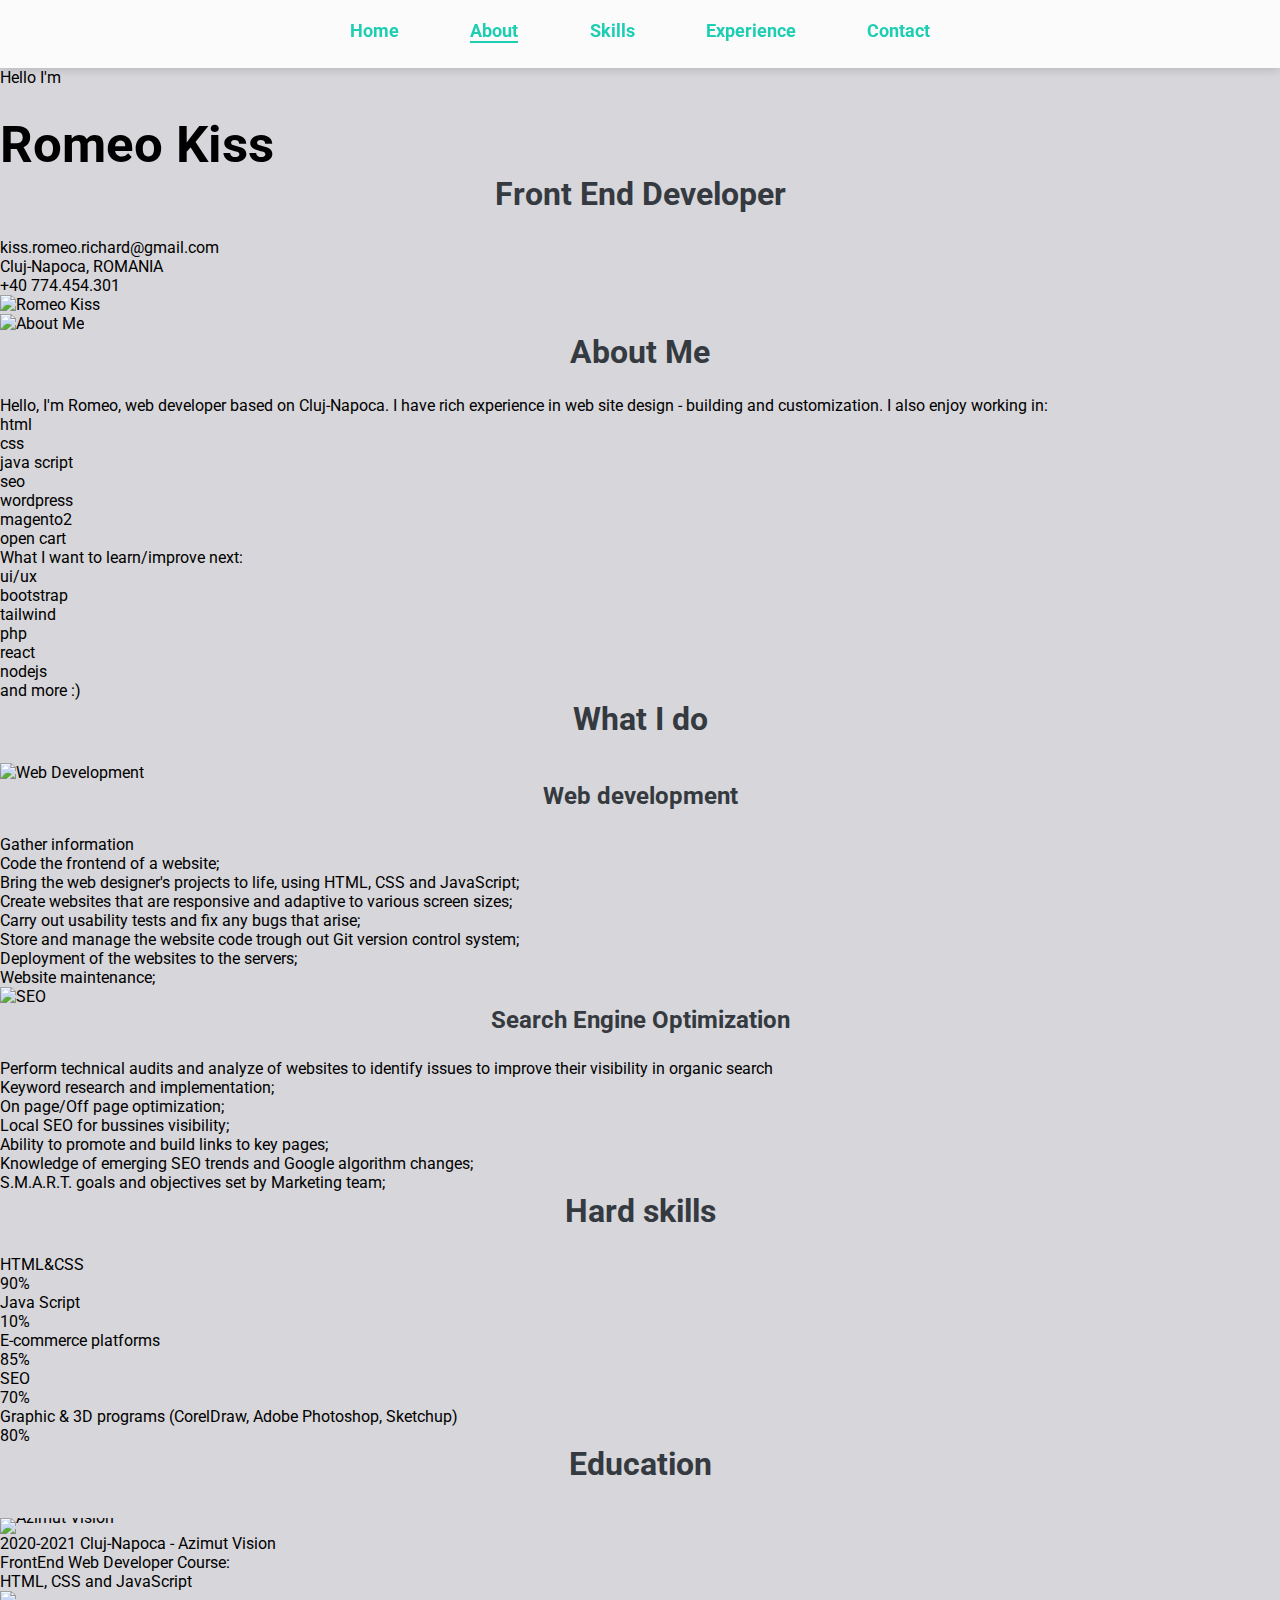
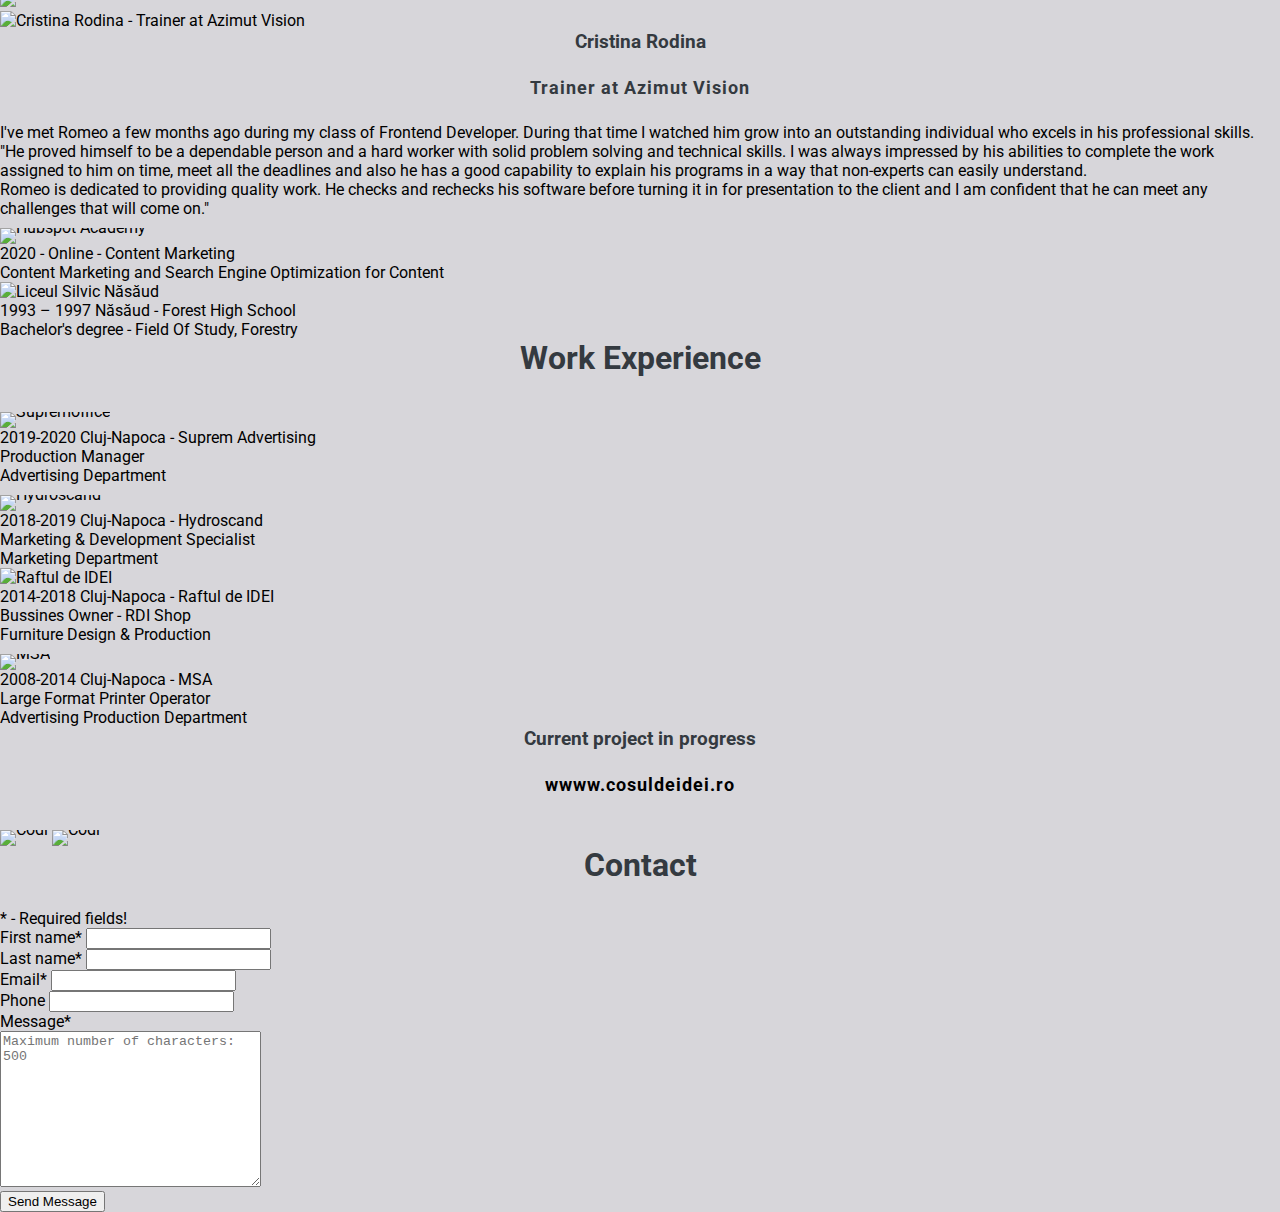
==== commit 412201d2: "Backup made" ====
--- a/back-up/03 - before px to vh/index.html
+++ b/back-up/03 - before px to vh/index.html
@@ -117,6 +117,7 @@
                 </div>
         </section>
         <div class="about_space"></div>
+        
         <section>
             <div class="what">
             <h2>What I do</h2>
@@ -296,7 +297,7 @@
                         </div>
                     </div>
                     <div class="codi">
-                        <h4>Proiect in curs</h4>
+                        <h4>Current project in progress</h4>
                         <h5><a href="https://cosuldeidei.ro/" target="_blank" title="Cosuldeidei.ro">wwww.cosuldeidei.ro</a></h5>
                         <div class="codi_grid">
                             <a href="https://cosuldeidei.ro/" target="_blank" title="Cosuldeidei.ro"><img src="./images/logo-Codi.png" alt="Codi"></a>
--- a/back-up/03 - before px to vh/style.css
+++ b/back-up/03 - before px to vh/style.css
@@ -4,23 +4,13 @@
     --purple: #6f42c1;
     --light-purple: #d7caf0;
     --pink: #e83e8c;
-    --red: #dc3545;
     --opaque-green: rgba(19, 201, 170, 0.3);
-    --orange: #fd7e14;
-    --yellow: #ffc107;
     --green: #0bceaf;
-    --teal: #20c997;
     --cyan: #17a2b8;
     --white: #fff;
     --gray-light: #d7d6da;
     --gray-medium: #a4a4a7;
     --gray-dark: #343a40;
-    --primary: #007bff;
-    --secondary: #6c757d;
-    --success: #28a745;
-    --info: #17a2b8;
-    --warning: #ffc107;
-    --danger: #dc3545;
     --light: #f8f9fa;
 }
 /* || CSS reset */
@@ -99,6 +89,11 @@
     font-size: 1.1rem;
     letter-spacing: 1px;
 }
+/* 		===================
+			  DESKTOP2 1366px
+        ===================
+*/
+
 
 
 /* 		===================
@@ -128,6 +123,9 @@
 	text-decoration: none;
 	color: var(--green);
 }
+.navMenu a:active {
+	border-bottom: 2px solid var(--green);
+}
 .navMenu li:hover {
 	background-color: var(--gray-dark);
 	transition: 0.2s;
@@ -150,7 +148,7 @@
 	box-shadow: 0px 1px 10px 0px rgba(0,0,0,0.2);
 }
 
-
+@media (min-width:1350px) {
 
 /* 		===================
 			  WHO
@@ -315,7 +313,7 @@
 	width: 100%;
 }
 .ab_text {
-    margin-top: 20px;
+    margin-top: 39px;
 }
 
 .about a {
@@ -631,7 +629,7 @@
 .work_grid {
     display: grid;
     grid-template-rows: auto;
-    row-gap: 53px;
+    row-gap: 55px;
 }
 
 .suprem img {
@@ -684,7 +682,7 @@
     align-items: center;
     justify-content: space-between;
     flex-direction: column;
-    margin-top: 25px;
+    margin-top: 16px;
 }
 .codi h4 {
     margin-bottom: 20px;
@@ -820,13 +818,8 @@
     height: 100px;
     background-color: transparent;
 }
-
-/* 		===================
-			  DESKTOP2 1440px
-        ===================
-*/
-
-@media (min-width:1423px) {
-
-
-}+}
+
+
+
+ 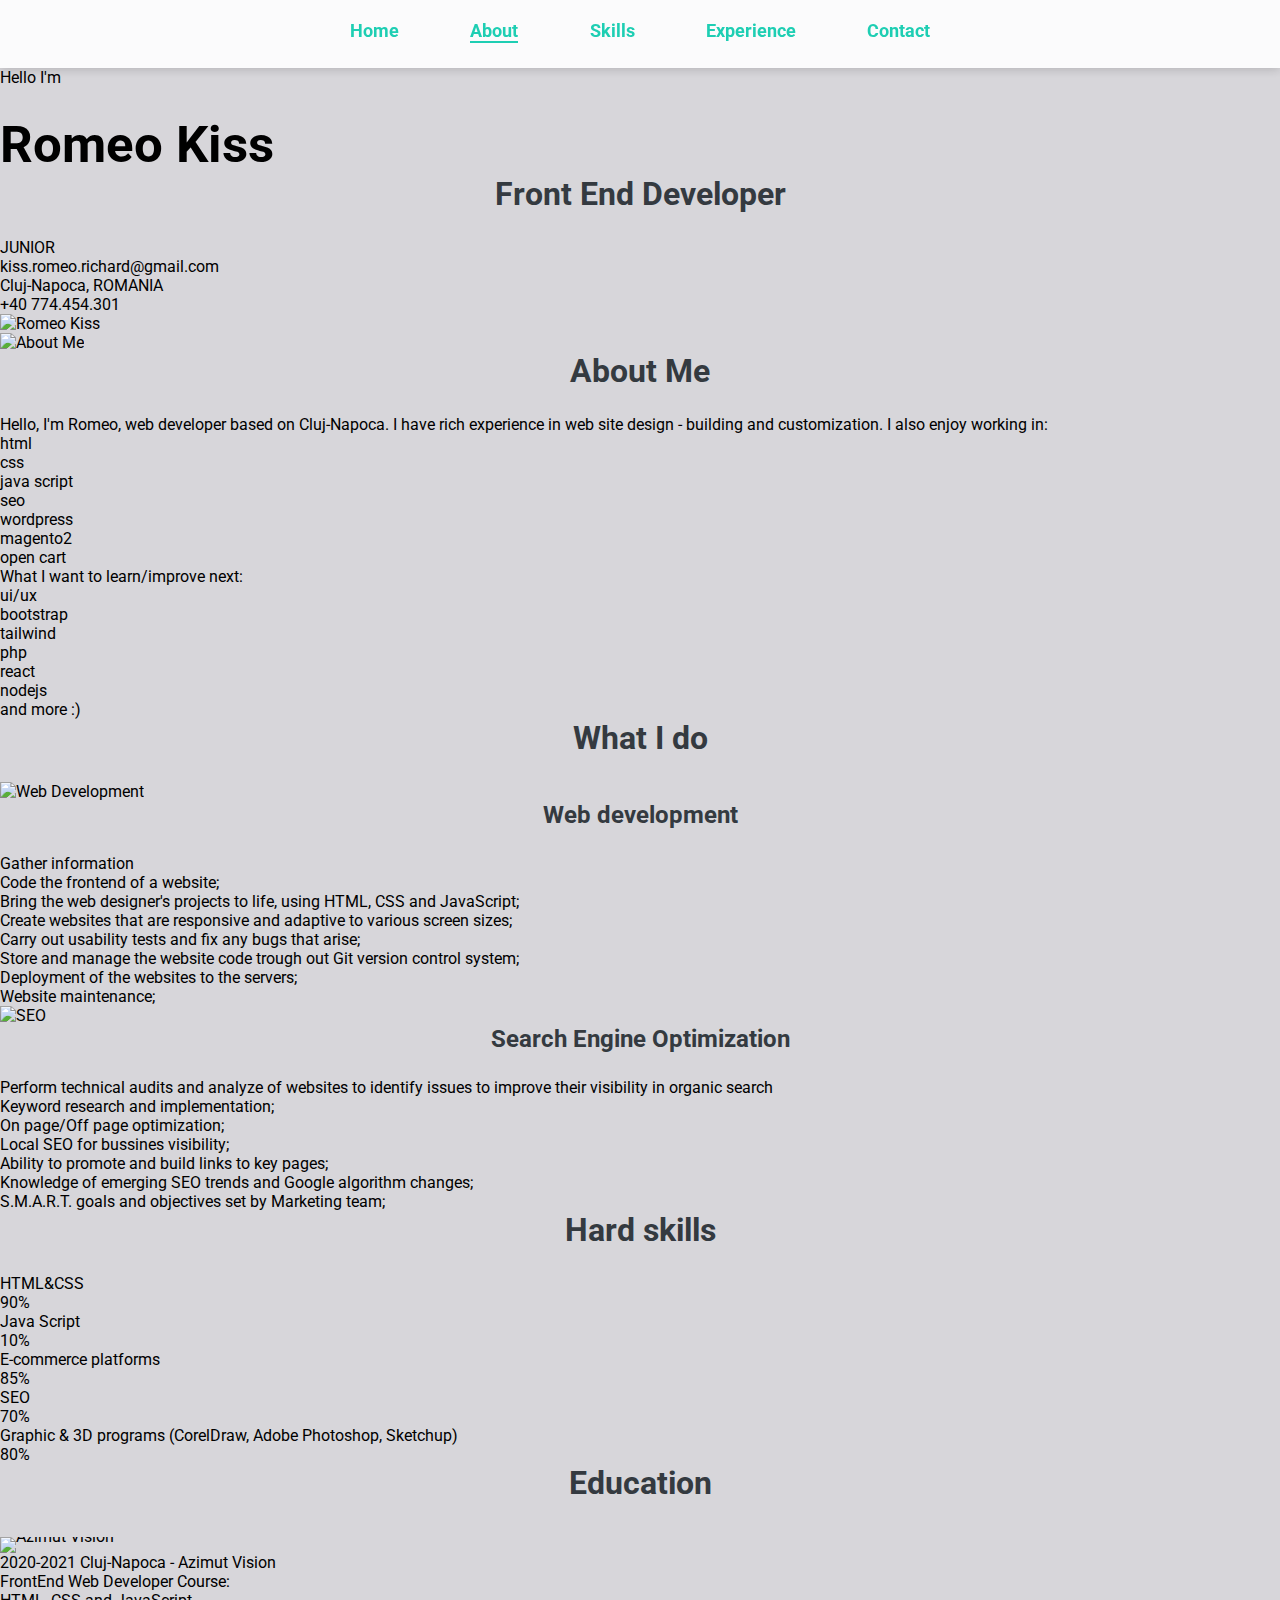
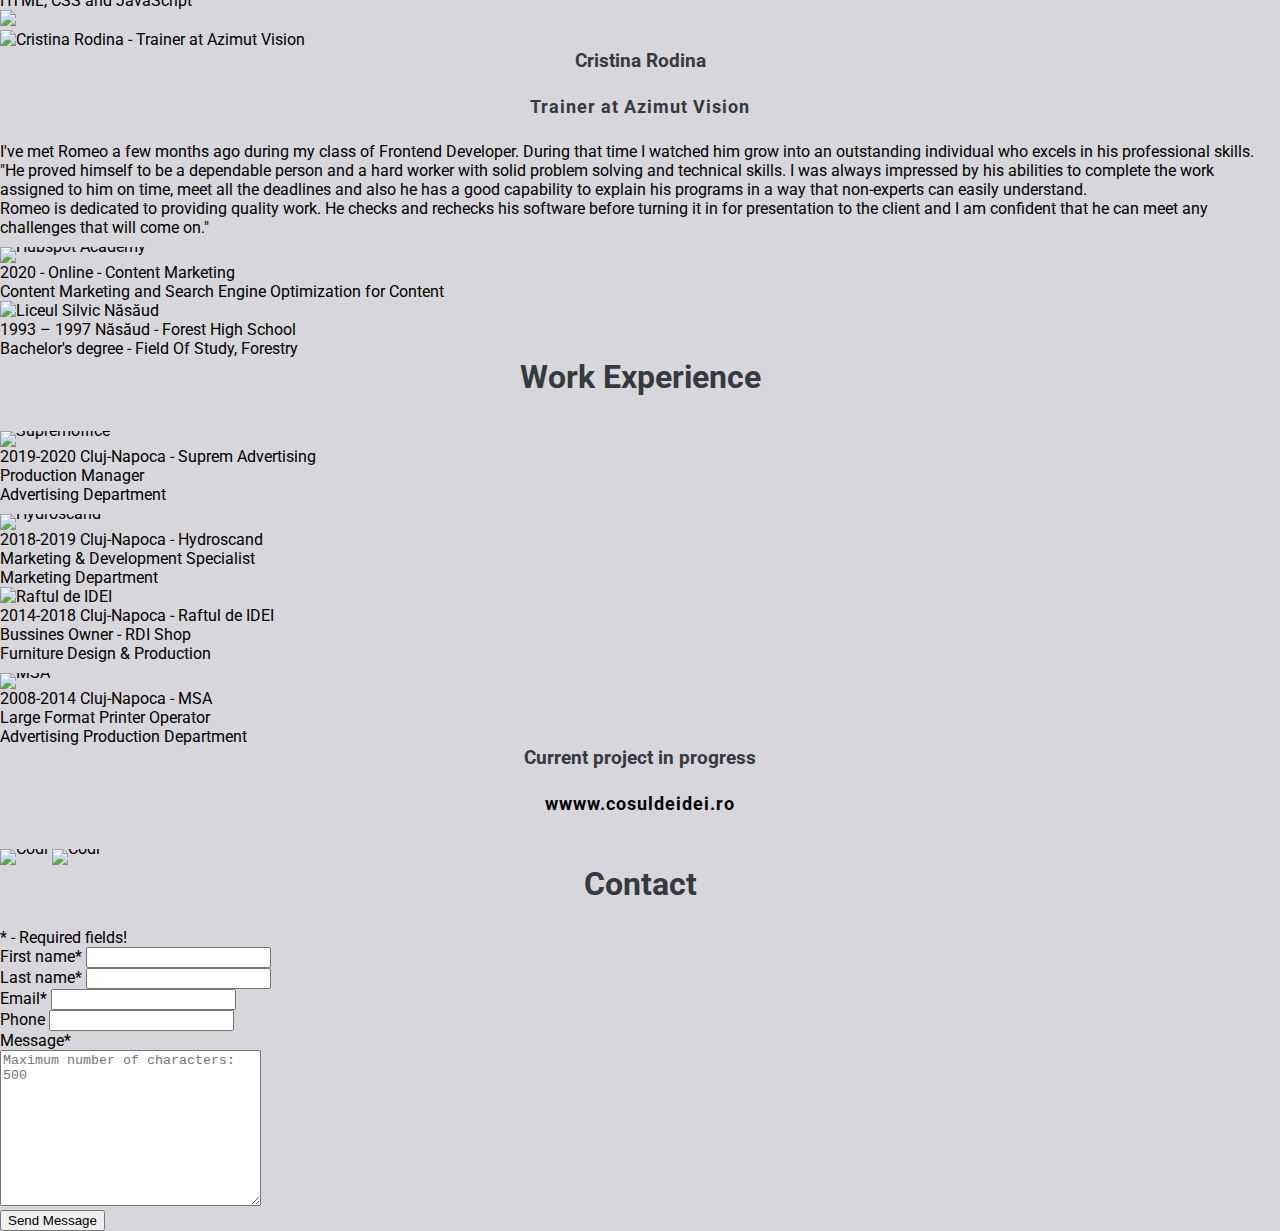
==== commit 2629bda5: "Pink to junior" ====
--- a/back-up/03 - before px to vh/index.html
+++ b/back-up/03 - before px to vh/index.html
@@ -57,6 +57,7 @@
                         <div><span class="hello">Hello I'm</span></div>
                         <h1>Romeo Kiss</h1>
                         <h2>Front End Developer</h2>
+                        <div class="junior">JUNIOR</div>
                         <div class="first_contact">
                             <ul>
                                 <li>					
--- a/back-up/03 - before px to vh/style.css
+++ b/back-up/03 - before px to vh/style.css
@@ -89,12 +89,6 @@
     font-size: 1.1rem;
     letter-spacing: 1px;
 }
-/* 		===================
-			  DESKTOP2 1366px
-        ===================
-*/
-
-
 
 /* 		===================
 			  NAV MENU
@@ -148,6 +142,10 @@
 	box-shadow: 0px 1px 10px 0px rgba(0,0,0,0.2);
 }
 
+/* 		===================
+			  DESKTOP2 1366px
+        ===================
+*/
 @media (min-width:1350px) {
 
 /* 		===================
@@ -191,6 +189,7 @@
     align-items: center;
     display: grid;
     grid-template-rows: auto 5fr;
+    position: relative;
 }
 .who h2 {
     font-size: 1.5rem;
@@ -221,7 +220,17 @@
 	font-family: 'Roboto', sans-serif;
 	color: white;
 }
-
+.junior {
+    font-size: 12px;
+    background-color: var(--green);
+    color: var(--white);
+    padding: 3px 6px 2px 6px;
+    font-weight: bolder;
+    border-radius: 0px 7px 7px 7px;
+    position: absolute;
+    left: 218px;
+    top: 130px;
+}
 .fas fa-envelope::before {
   content: "\f0e0";
   display: inline-block;
